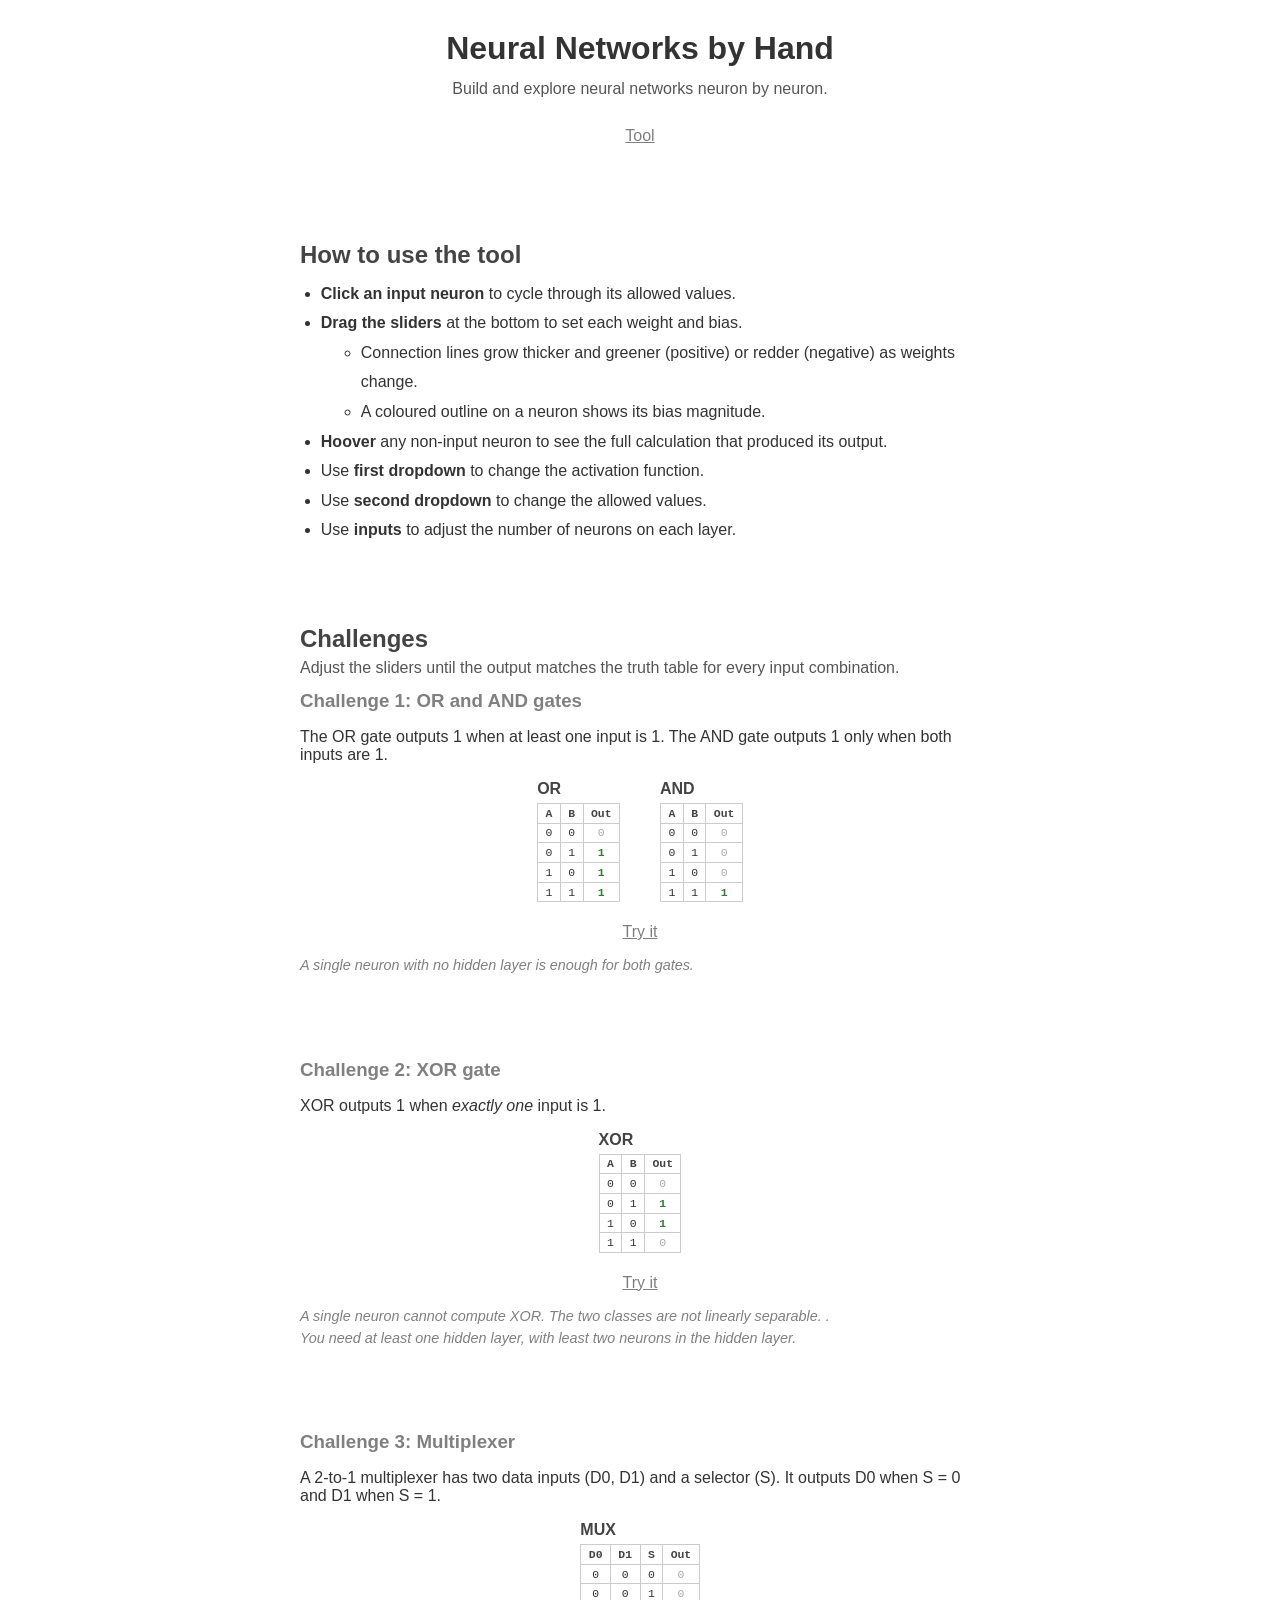
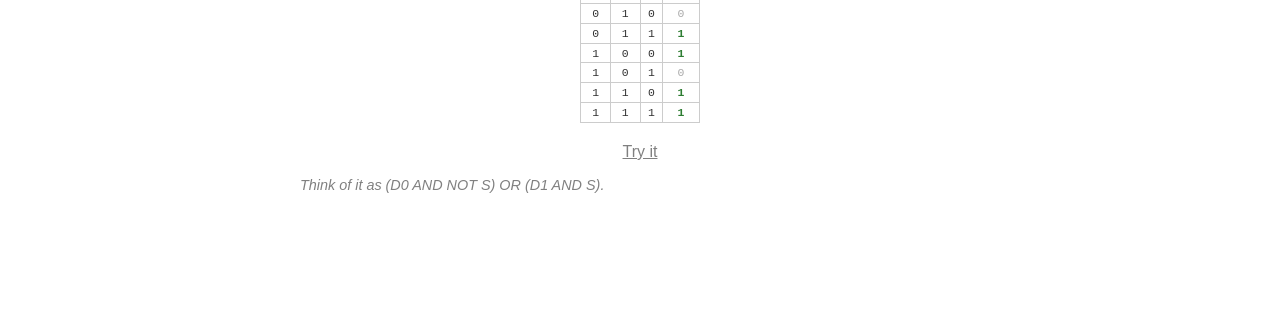
==== index.html @ 19baa322 "added index page with tool description and challenges" ====
<!DOCTYPE html>
<html lang="en">
<head>
    <meta charset="utf-8" />
    <meta name="viewport" content="width=device-width, initial-scale=1.0" />
    <title>Neural Networks by Hand</title>
    <link rel="stylesheet" href="styles.css" />
</head>
<body>

<h1>Neural Networks by Hand</h1>
<p class="intro">Build and explore neural networks neuron by neuron.</p>
<p><a href="TrainNeuralNetwork.html">Tool</a></p>

<div class="space"></div>

<section>
    <h2>How to use the tool</h2>
    <ul class="how-to">
        <li><strong>Click an input neuron</strong> to cycle through its allowed values.</li>
        <li><strong>Drag the sliders</strong> at the bottom to set each weight and bias.
            <ul>
                <li>Connection lines grow thicker and greener (positive) or redder (negative) as weights change.</li>
                <li>A coloured outline on a neuron shows its bias magnitude.</li>
            </ul>
        </li>
        <li><strong>Hoover</strong> any non-input neuron to see the full calculation that produced its output.</li>
        <li>Use <strong>first dropdown</strong> to change the activation function.</li>
        <li>Use <strong>second dropdown</strong> to change the allowed values.</li>
        <li>Use <strong>inputs</strong> to adjust the number of neurons on each layer.</li>
    </ul>
</section>

<div class="space"></div>

<section>
    <h2>Challenges</h2>
    <p class="section-desc">Adjust the sliders until the output matches the truth table for every input combination.</p>

    <h3>Challenge 1: OR and AND gates</h3>
    <p>The OR gate outputs 1 when at least one input is 1. The AND gate outputs 1 only when both inputs are 1.</p>
    <div class="truth-tables">
        <div>
            <p class="table-label">OR</p>
            <table class="truth-table">
                <thead><tr><th>A</th><th>B</th><th>Out</th></tr></thead>
                <tbody>
                    <tr><td>0</td><td>0</td><td class="out-0">0</td></tr>
                    <tr><td>0</td><td>1</td><td class="out-1">1</td></tr>
                    <tr><td>1</td><td>0</td><td class="out-1">1</td></tr>
                    <tr><td>1</td><td>1</td><td class="out-1">1</td></tr>
                </tbody>
            </table>
        </div>
        <div>
            <p class="table-label">AND</p>
            <table class="truth-table">
                <thead><tr><th>A</th><th>B</th><th>Out</th></tr></thead>
                <tbody>
                    <tr><td>0</td><td>0</td><td class="out-0">0</td></tr>
                    <tr><td>0</td><td>1</td><td class="out-0">0</td></tr>
                    <tr><td>1</td><td>0</td><td class="out-0">0</td></tr>
                    <tr><td>1</td><td>1</td><td class="out-1">1</td></tr>
                </tbody>
            </table>
        </div>
    </div>
    <p class="try-link"><a href="TrainNeuralNetwork.html?ni=2&no=1&nh=0&act=step&ivs=binary&inp=0,0&w=0,0&b=0">Try it</a></p>
    <p class="hint">A single neuron with no hidden layer is enough for both gates.</p>

    <div class="space"></div>

    <h3>Challenge 2: XOR gate</h3>
    <p>XOR outputs 1 when <em>exactly one</em> input is 1.</p>
    <div class="truth-tables">
        <div>
        <p class="table-label">XOR</p>
        <table class="truth-table">
            <thead><tr><th>A</th><th>B</th><th>Out</th></tr></thead>
            <tbody>
                <tr><td>0</td><td>0</td><td class="out-0">0</td></tr>
                <tr><td>0</td><td>1</td><td class="out-1">1</td></tr>
                <tr><td>1</td><td>0</td><td class="out-1">1</td></tr>
                <tr><td>1</td><td>1</td><td class="out-0">0</td></tr>
            </tbody>
        </table>
        </div>
    </div>
    <p class="try-link"><a href="TrainNeuralNetwork.html?ni=2&no=1&nh=1&hs=2&act=step&ivs=binary&inp=0,0&w=0,0,0,0,0,0&b=0,0,0">Try it</a></p>
    <p class="hint">A single neuron cannot compute XOR. The two classes are not linearly separable. .</p>
    <p class="hint">You need at least one hidden layer, with least two neurons in the hidden layer.</p>

    <div class="space"></div>

    <h3>Challenge 3: Multiplexer</h3>
    <p>A 2-to-1 multiplexer has two data inputs (D0, D1) and a selector (S). It outputs D0 when S = 0 and D1 when S = 1.</p>
    <div class="truth-tables">
        <div>
        <p class="table-label">MUX</p>
        <table class="truth-table">
            <thead><tr><th>D0</th><th>D1</th><th>S</th><th>Out</th></tr></thead>
            <tbody>
                <tr><td>0</td><td>0</td><td>0</td><td class="out-0">0</td></tr>
                <tr><td>0</td><td>0</td><td>1</td><td class="out-0">0</td></tr>
                <tr><td>0</td><td>1</td><td>0</td><td class="out-0">0</td></tr>
                <tr><td>0</td><td>1</td><td>1</td><td class="out-1">1</td></tr>
                <tr><td>1</td><td>0</td><td>0</td><td class="out-1">1</td></tr>
                <tr><td>1</td><td>0</td><td>1</td><td class="out-0">0</td></tr>
                <tr><td>1</td><td>1</td><td>0</td><td class="out-1">1</td></tr>
                <tr><td>1</td><td>1</td><td>1</td><td class="out-1">1</td></tr>
            </tbody>
        </table>
        </div>
    </div>
    <p class="try-link"><a href="TrainNeuralNetwork.html?ni=3&no=1&nh=1&hs=2&act=step&ivs=binary&inp=0,0,0&w=0,0,0,0,0,0,0,0&b=0,0,0">Try it</a></p>
    <p class="hint">Think of it as (D0 AND NOT S) OR (D1 AND S).</p>
</section>

<div class="space"></div>

</body>
</html>
---- styles.css ----
/* ── Shared base (matches pauldubois98.github.io/GenerativeAI/) ─────────── */
body {
    font-family: sans-serif;
    display: flex;
    flex-direction: column;
    align-items: center;
    padding: 1em 2em;
    color: #333;
}

h1 {
    font-weight: bold;
    margin: 0.2em;
}

h2 {
    color: #444;
    font-weight: bold;
    margin: 0;
}

h3 {
    color: grey;
    margin: 0;
}

a {
    color: grey;
    cursor: pointer;
}

a:hover {
    color: dimgrey;
}

.space {
    height: 5em;
}

/* ── Index page ─────────────────────────────────────────────────────────── */
.intro {
    color: #555;
    margin: 0.4em 0 0.8em;
}

section {
    width: 100%;
    max-width: 680px;
}

.explainer {
    margin: 0.6em 0 0;
    padding-left: 1.3em;
    line-height: 1.85;
}

.explainer code {
    font-size: 0.95em;
    color: #555;
}

.how-to {
    margin: 0.6em 0 0;
    padding-left: 1.3em;
    line-height: 1.85;
}

.section-desc {
    color: #555;
    margin: 0.4em 0 0.8em;
}

.truth-tables {
    display: flex;
    justify-content: center;
    gap: 2.5em;
    margin: 0.6em 0;
    flex-wrap: wrap;
}

.table-label {
    margin: 0 0 0.3em;
    color: #444;
    font-weight: bold;
}

.truth-table {
    border-collapse: collapse;
    font-family: monospace;
    font-size: 0.88em;
    margin: 0.4em auto;
}

.try-link {
    text-align: center;
}

.truth-table th,
.truth-table td {
    border: 1px solid #ccc;
    padding: 0.25em 0.65em;
    text-align: center;
}

.truth-table th {
    color: #444;
}

.out-0 { color: #aaa; }
.out-1 { color: #2E7D32; font-weight: bold; }

.hint {
    color: grey;
    font-style: italic;
    margin: 0.4em 0;
    font-size: 0.9em;
}

/* ── Tool page: controls ────────────────────────────────────────────────── */
.control-group {
    margin-bottom: 1.2em;
    display: flex;
    flex-direction: column;
    align-items: center;
    gap: 0.5em;
}

#layer_size_controls {
    display: flex;
    flex-direction: column;
    align-items: center;
    gap: 0.5em;
}

.layer-size-control {
    display: flex;
    align-items: center;
    gap: 0.4em;
}

.layer-size-control input {
    width: 3.5em;
}

/* ── Tool page: network canvas ──────────────────────────────────────────── */
.network-container {
    display: flex;
    justify-content: space-around;
    align-items: center;
    width: 100%;
    max-width: 600px;
    border: 1px solid #ccc;
    padding: 2em;
    border-radius: 8px;
    position: relative;
}

#network_svg {
    position: absolute;
    top: 0; left: 0;
    width: 100%; height: 100%;
    pointer-events: none;
    overflow: visible;
}

.network-layers {
    display: flex;
    justify-content: space-around;
    align-items: center;
    width: 100%;
    gap: 1em;
}

.layer {
    display: flex;
    flex-direction: column;
    align-items: center;
    gap: 1.5em;
}

.neuron {
    width: 40px;
    height: 40px;
    border-radius: 50%;
    border: none;
    display: flex;
    align-items: center;
    justify-content: center;
    font-weight: bold;
    background-color: #ddd;
    transition: background-color 0.2s, outline 0.2s;
    position: relative;
    z-index: 1;
}

.neuron.clickable {
    cursor: pointer;
    user-select: none;
}

.neuron.clickable:hover {
    transform: scale(1.05);
}

/* ── Tool page: sliders ─────────────────────────────────────────────────── */
.sliders-container {
    margin-top: 2em;
    width: 100%;
    max-width: 500px;
    display: flex;
    flex-direction: column;
    gap: 1em;
}

.slider-wrapper {
    display: flex;
    align-items: center;
    justify-content: space-between;
    gap: 1em;
}

input[type="range"] {
    flex-grow: 1;
    max-width: 250px;
}

label {
    font-size: 0.9em;
    font-family: monospace;
}

/* ── Tool page: tooltip ─────────────────────────────────────────────────── */
#neuron_tooltip {
    position: fixed;
    display: none;
    background: white;
    border: 1px solid #ccc;
    border-radius: 6px;
    padding: 0.5em 0.7em;
    font-size: 0.82em;
    font-family: monospace;
    pointer-events: none;
    z-index: 100;
    box-shadow: 0 2px 8px rgba(0,0,0,0.15);
    white-space: nowrap;
}

.activation-plot {
    border: 1px solid #ccc;
    border-radius: 4px;
}

/* ── Tool page: save button ─────────────────────────────────────────────── */
#save_btn {
    padding: 0.3em 1em;
    font-size: 0.9em;
    cursor: pointer;
    border: 1px solid #ccc;
    border-radius: 4px;
    background: none;
    color: grey;
    transition: color 0.15s;
}

#save_btn:hover { color: dimgrey; border-color: dimgrey; }
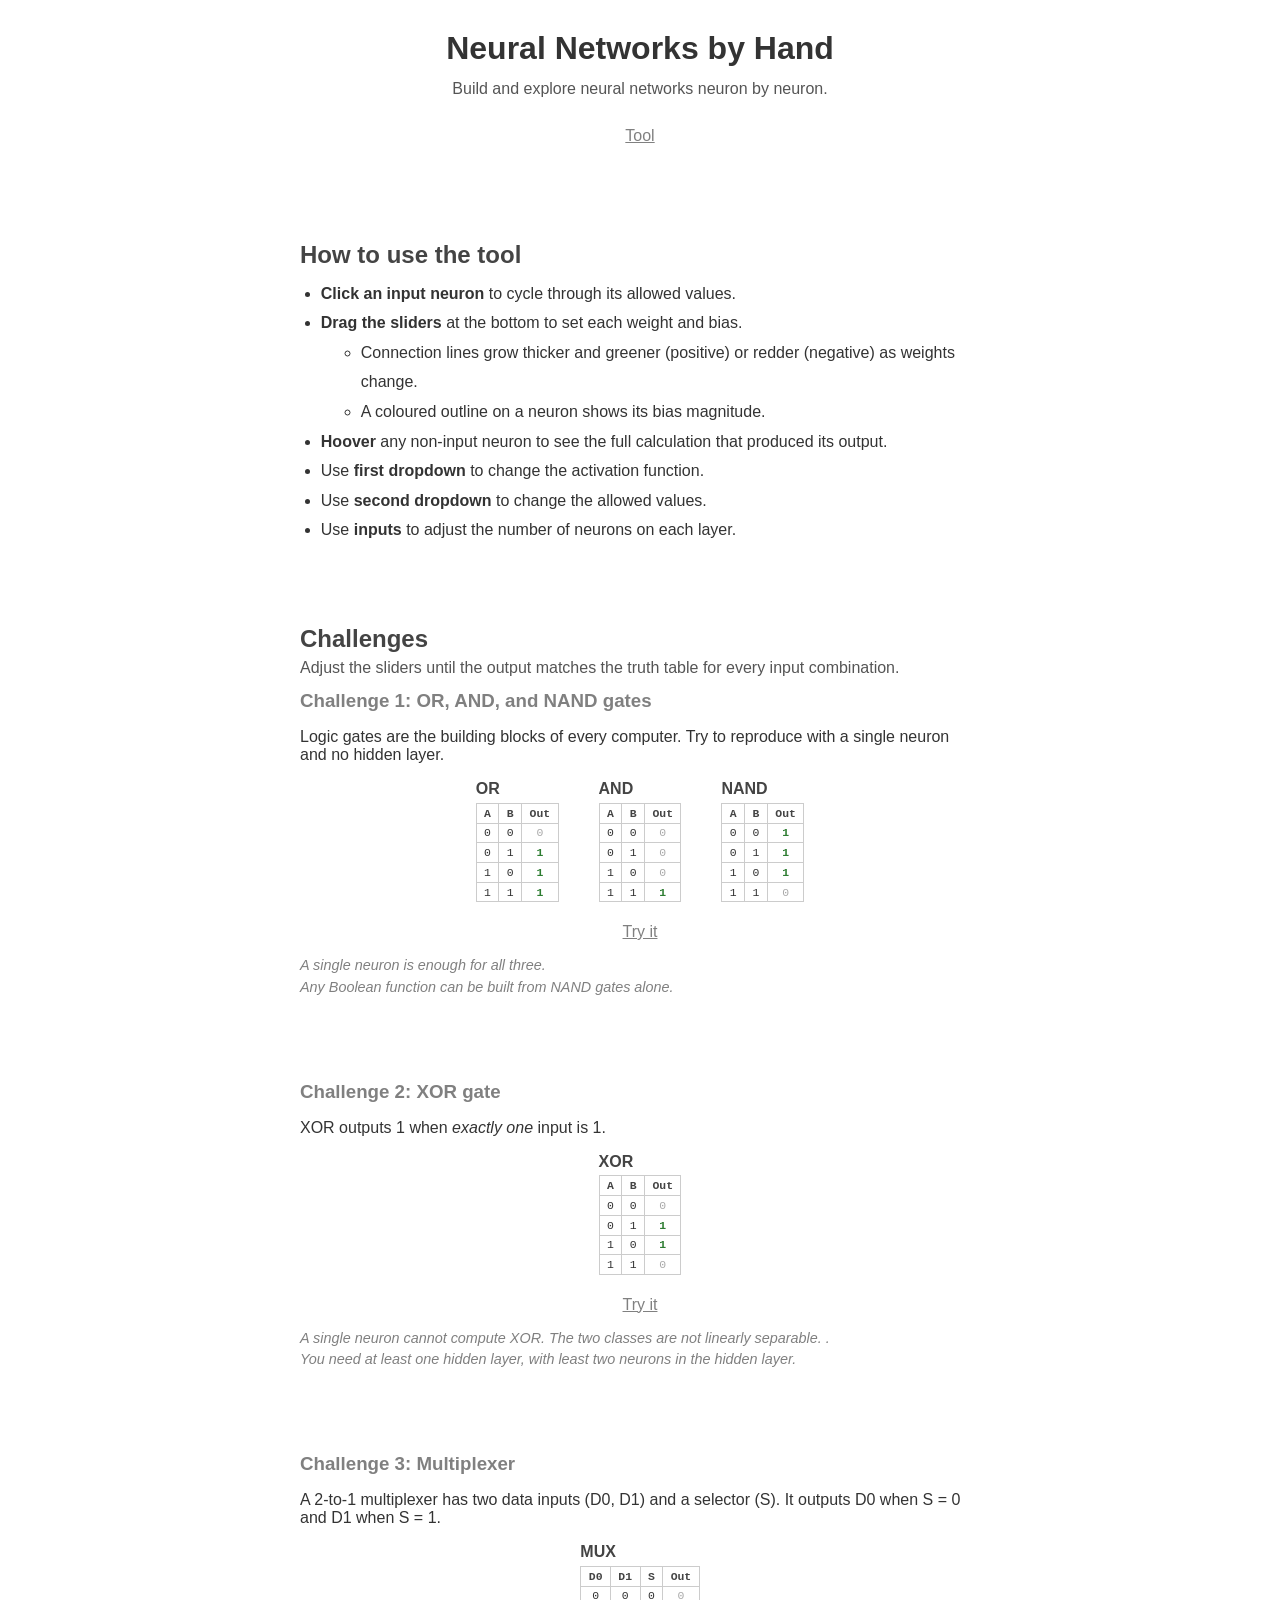
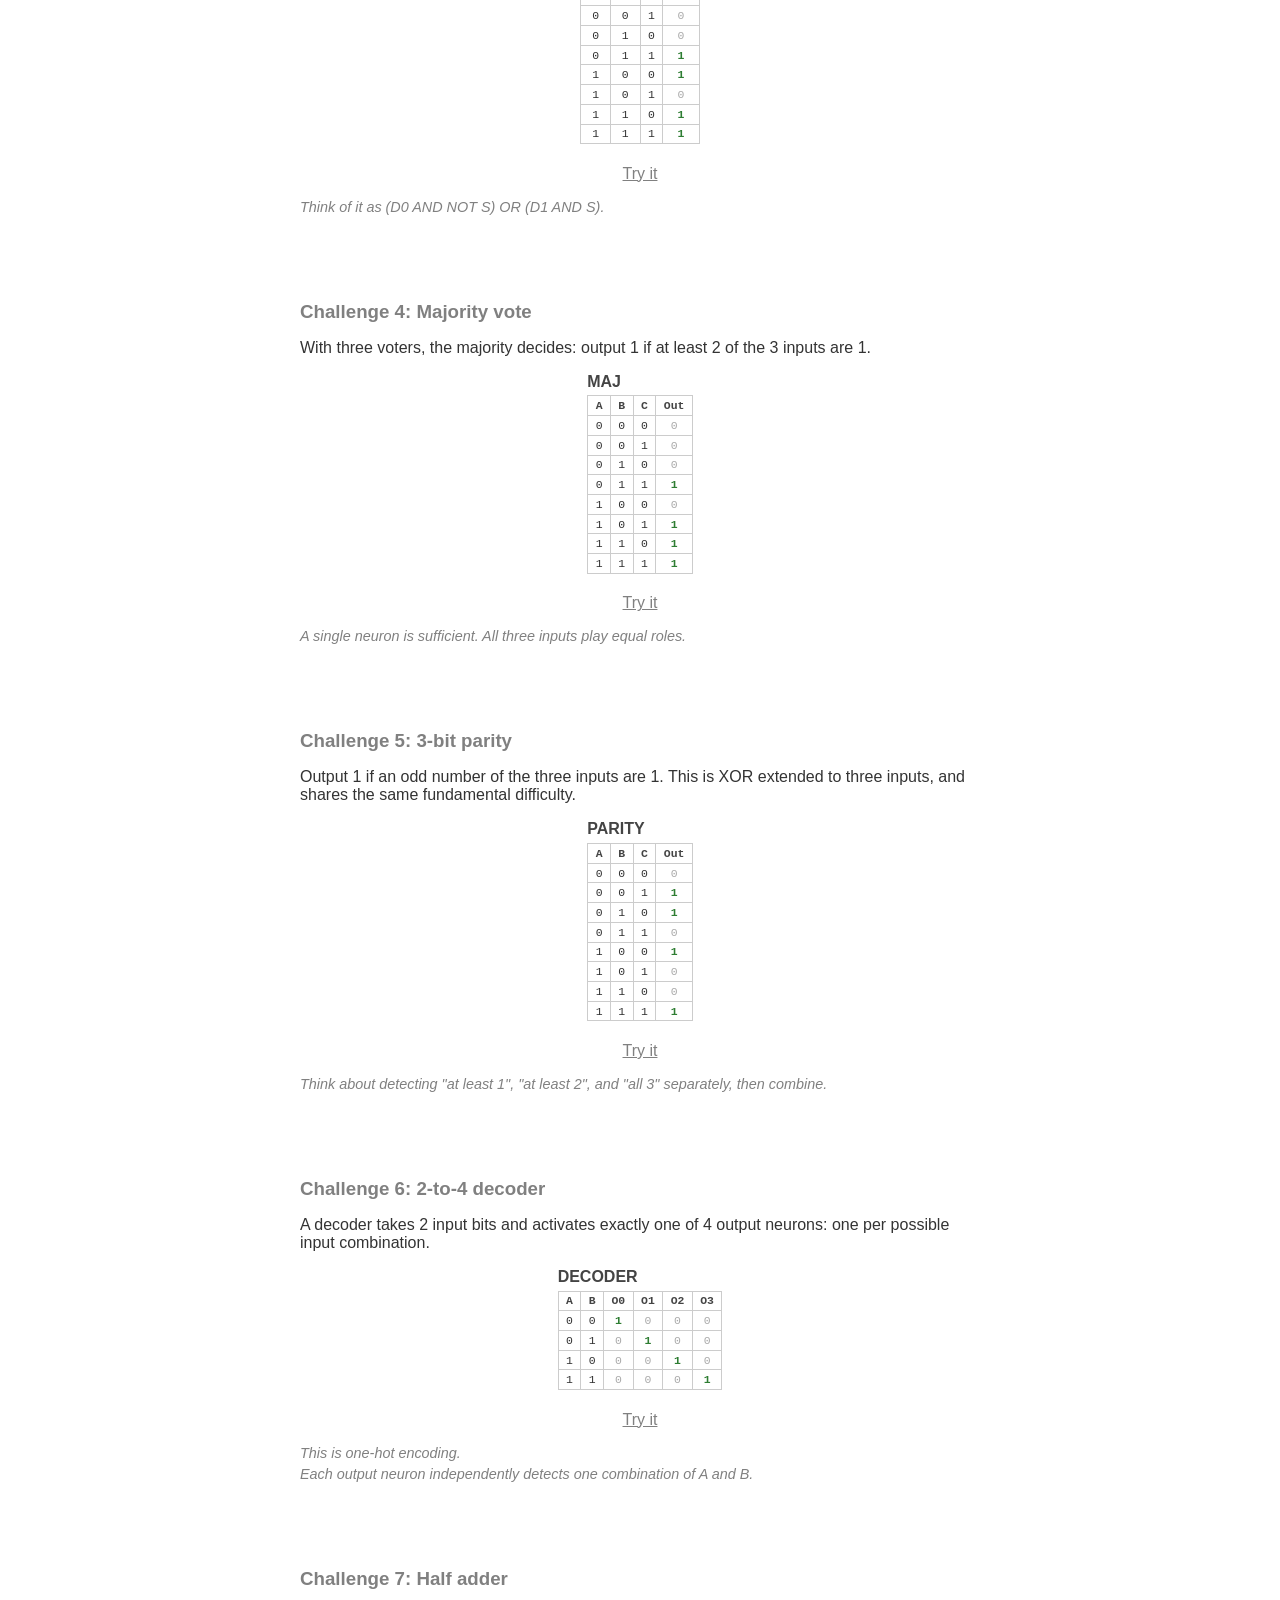
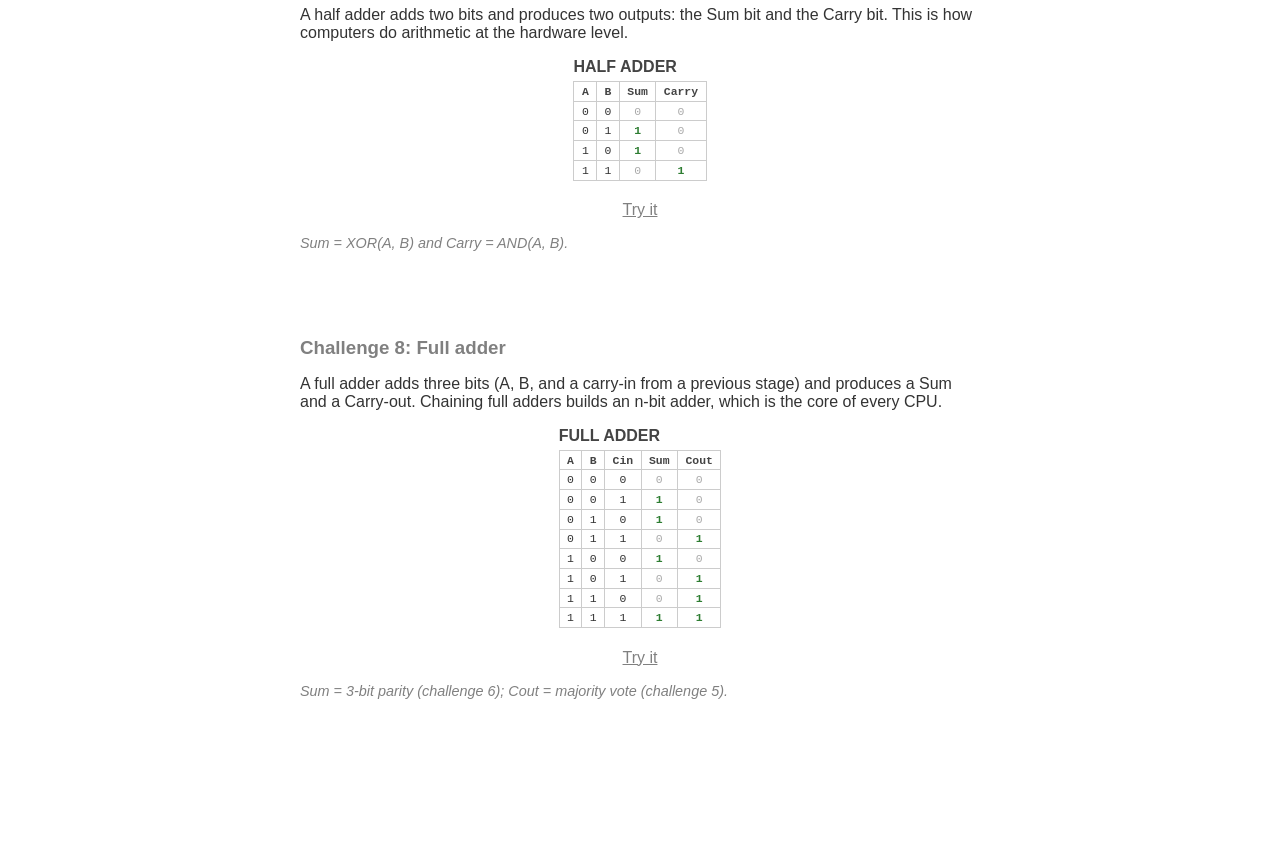
==== commit b9d6a7ed: "added challenges" ====
--- a/index.html
+++ b/index.html
@@ -37,8 +37,8 @@
     <h2>Challenges</h2>
     <p class="section-desc">Adjust the sliders until the output matches the truth table for every input combination.</p>
 
-    <h3>Challenge 1: OR and AND gates</h3>
-    <p>The OR gate outputs 1 when at least one input is 1. The AND gate outputs 1 only when both inputs are 1.</p>
+    <h3>Challenge 1: OR, AND, and NAND gates</h3>
+    <p>Logic gates are the building blocks of every computer. Try to reproduce with a single neuron and no hidden layer.</p>
     <div class="truth-tables">
         <div>
             <p class="table-label">OR</p>
@@ -64,9 +64,22 @@
                 </tbody>
             </table>
         </div>
+        <div>
+            <p class="table-label">NAND</p>
+            <table class="truth-table">
+                <thead><tr><th>A</th><th>B</th><th>Out</th></tr></thead>
+                <tbody>
+                    <tr><td>0</td><td>0</td><td class="out-1">1</td></tr>
+                    <tr><td>0</td><td>1</td><td class="out-1">1</td></tr>
+                    <tr><td>1</td><td>0</td><td class="out-1">1</td></tr>
+                    <tr><td>1</td><td>1</td><td class="out-0">0</td></tr>
+                </tbody>
+            </table>
+        </div>
     </div>
     <p class="try-link"><a href="TrainNeuralNetwork.html?ni=2&no=1&nh=0&act=step&ivs=binary&inp=0,0&w=0,0&b=0">Try it</a></p>
-    <p class="hint">A single neuron with no hidden layer is enough for both gates.</p>
+    <p class="hint">A single neuron is enough for all three.</p>
+    <p class="hint">Any Boolean function can be built from NAND gates alone.</p>
 
     <div class="space"></div>
 
@@ -114,6 +127,124 @@
     </div>
     <p class="try-link"><a href="TrainNeuralNetwork.html?ni=3&no=1&nh=1&hs=2&act=step&ivs=binary&inp=0,0,0&w=0,0,0,0,0,0,0,0&b=0,0,0">Try it</a></p>
     <p class="hint">Think of it as (D0 AND NOT S) OR (D1 AND S).</p>
+
+    <div class="space"></div>
+
+    <h3>Challenge 4: Majority vote</h3>
+    <p>With three voters, the majority decides: output 1 if at least 2 of the 3 inputs are 1.</p>
+    <div class="truth-tables">
+        <div>
+            <p class="table-label">MAJ</p>
+            <table class="truth-table">
+                <thead><tr><th>A</th><th>B</th><th>C</th><th>Out</th></tr></thead>
+                <tbody>
+                    <tr><td>0</td><td>0</td><td>0</td><td class="out-0">0</td></tr>
+                    <tr><td>0</td><td>0</td><td>1</td><td class="out-0">0</td></tr>
+                    <tr><td>0</td><td>1</td><td>0</td><td class="out-0">0</td></tr>
+                    <tr><td>0</td><td>1</td><td>1</td><td class="out-1">1</td></tr>
+                    <tr><td>1</td><td>0</td><td>0</td><td class="out-0">0</td></tr>
+                    <tr><td>1</td><td>0</td><td>1</td><td class="out-1">1</td></tr>
+                    <tr><td>1</td><td>1</td><td>0</td><td class="out-1">1</td></tr>
+                    <tr><td>1</td><td>1</td><td>1</td><td class="out-1">1</td></tr>
+                </tbody>
+            </table>
+        </div>
+    </div>
+    <p class="try-link"><a href="TrainNeuralNetwork.html?ni=3&no=1&nh=0&act=step&ivs=binary&inp=0,0,0&w=0,0,0&b=0">Try it</a></p>
+    <p class="hint">A single neuron is sufficient. All three inputs play equal roles.</p>
+
+    <div class="space"></div>
+
+    <h3>Challenge 5: 3-bit parity</h3>
+    <p>Output 1 if an odd number of the three inputs are 1. This is XOR extended to three inputs, and shares the same fundamental difficulty.</p>
+    <div class="truth-tables">
+        <div>
+            <p class="table-label">PARITY</p>
+            <table class="truth-table">
+                <thead><tr><th>A</th><th>B</th><th>C</th><th>Out</th></tr></thead>
+                <tbody>
+                    <tr><td>0</td><td>0</td><td>0</td><td class="out-0">0</td></tr>
+                    <tr><td>0</td><td>0</td><td>1</td><td class="out-1">1</td></tr>
+                    <tr><td>0</td><td>1</td><td>0</td><td class="out-1">1</td></tr>
+                    <tr><td>0</td><td>1</td><td>1</td><td class="out-0">0</td></tr>
+                    <tr><td>1</td><td>0</td><td>0</td><td class="out-1">1</td></tr>
+                    <tr><td>1</td><td>0</td><td>1</td><td class="out-0">0</td></tr>
+                    <tr><td>1</td><td>1</td><td>0</td><td class="out-0">0</td></tr>
+                    <tr><td>1</td><td>1</td><td>1</td><td class="out-1">1</td></tr>
+                </tbody>
+            </table>
+        </div>
+    </div>
+    <p class="try-link"><a href="TrainNeuralNetwork.html?ni=3&no=1&nh=1&hs=3&act=step&ivs=binary&inp=0,0,0&w=0,0,0,0,0,0,0,0,0,0,0,0&b=0,0,0,0">Try it</a></p>
+    <p class="hint">Think about detecting "at least 1", "at least 2", and "all 3" separately, then combine.</p>
+
+    <div class="space"></div>
+
+    <h3>Challenge 6: 2-to-4 decoder</h3>
+    <p>A decoder takes 2 input bits and activates exactly one of 4 output neurons: one per possible input combination.</p>
+    <div class="truth-tables">
+        <div>
+            <p class="table-label">DECODER</p>
+            <table class="truth-table">
+                <thead><tr><th>A</th><th>B</th><th>O0</th><th>O1</th><th>O2</th><th>O3</th></tr></thead>
+                <tbody>
+                    <tr><td>0</td><td>0</td><td class="out-1">1</td><td class="out-0">0</td><td class="out-0">0</td><td class="out-0">0</td></tr>
+                    <tr><td>0</td><td>1</td><td class="out-0">0</td><td class="out-1">1</td><td class="out-0">0</td><td class="out-0">0</td></tr>
+                    <tr><td>1</td><td>0</td><td class="out-0">0</td><td class="out-0">0</td><td class="out-1">1</td><td class="out-0">0</td></tr>
+                    <tr><td>1</td><td>1</td><td class="out-0">0</td><td class="out-0">0</td><td class="out-0">0</td><td class="out-1">1</td></tr>
+                </tbody>
+            </table>
+        </div>
+    </div>
+    <p class="try-link"><a href="TrainNeuralNetwork.html?ni=2&no=4&nh=0&act=step&ivs=binary&inp=0,0&w=0,0,0,0,0,0,0,0&b=0,0,0,0">Try it</a></p>
+    <p class="hint">This is one-hot encoding.</p>
+    <p class="hint">Each output neuron independently detects one combination of A and B.</p>
+
+    <div class="space"></div>
+
+    <h3>Challenge 7: Half adder</h3>
+    <p>A half adder adds two bits and produces two outputs: the Sum bit and the Carry bit. This is how computers do arithmetic at the hardware level.</p>
+    <div class="truth-tables">
+        <div>
+            <p class="table-label">HALF ADDER</p>
+            <table class="truth-table">
+                <thead><tr><th>A</th><th>B</th><th>Sum</th><th>Carry</th></tr></thead>
+                <tbody>
+                    <tr><td>0</td><td>0</td><td class="out-0">0</td><td class="out-0">0</td></tr>
+                    <tr><td>0</td><td>1</td><td class="out-1">1</td><td class="out-0">0</td></tr>
+                    <tr><td>1</td><td>0</td><td class="out-1">1</td><td class="out-0">0</td></tr>
+                    <tr><td>1</td><td>1</td><td class="out-0">0</td><td class="out-1">1</td></tr>
+                </tbody>
+            </table>
+        </div>
+    </div>
+    <p class="try-link"><a href="TrainNeuralNetwork.html?ni=2&no=2&nh=1&hs=2&act=step&ivs=binary&inp=0,0&w=0,0,0,0,0,0,0,0&b=0,0,0,0">Try it</a></p>
+    <p class="hint">Sum = XOR(A, B) and Carry = AND(A, B).</p>
+
+    <div class="space"></div>
+
+    <h3>Challenge 8: Full adder</h3>
+    <p>A full adder adds three bits (A, B, and a carry-in from a previous stage) and produces a Sum and a Carry-out. Chaining full adders builds an n-bit adder, which is the core of every CPU.</p>
+    <div class="truth-tables">
+        <div>
+            <p class="table-label">FULL ADDER</p>
+            <table class="truth-table">
+                <thead><tr><th>A</th><th>B</th><th>Cin</th><th>Sum</th><th>Cout</th></tr></thead>
+                <tbody>
+                    <tr><td>0</td><td>0</td><td>0</td><td class="out-0">0</td><td class="out-0">0</td></tr>
+                    <tr><td>0</td><td>0</td><td>1</td><td class="out-1">1</td><td class="out-0">0</td></tr>
+                    <tr><td>0</td><td>1</td><td>0</td><td class="out-1">1</td><td class="out-0">0</td></tr>
+                    <tr><td>0</td><td>1</td><td>1</td><td class="out-0">0</td><td class="out-1">1</td></tr>
+                    <tr><td>1</td><td>0</td><td>0</td><td class="out-1">1</td><td class="out-0">0</td></tr>
+                    <tr><td>1</td><td>0</td><td>1</td><td class="out-0">0</td><td class="out-1">1</td></tr>
+                    <tr><td>1</td><td>1</td><td>0</td><td class="out-0">0</td><td class="out-1">1</td></tr>
+                    <tr><td>1</td><td>1</td><td>1</td><td class="out-1">1</td><td class="out-1">1</td></tr>
+                </tbody>
+            </table>
+        </div>
+    </div>
+    <p class="try-link"><a href="TrainNeuralNetwork.html?ni=3&no=2&nh=1&hs=3&act=step&ivs=binary&inp=0,0,0&w=0,0,0,0,0,0,0,0,0,0,0,0,0,0,0&b=0,0,0,0,0">Try it</a></p>
+    <p class="hint">Sum = 3-bit parity (challenge 6); Cout = majority vote (challenge 5).</p>
 </section>
 
 <div class="space"></div>
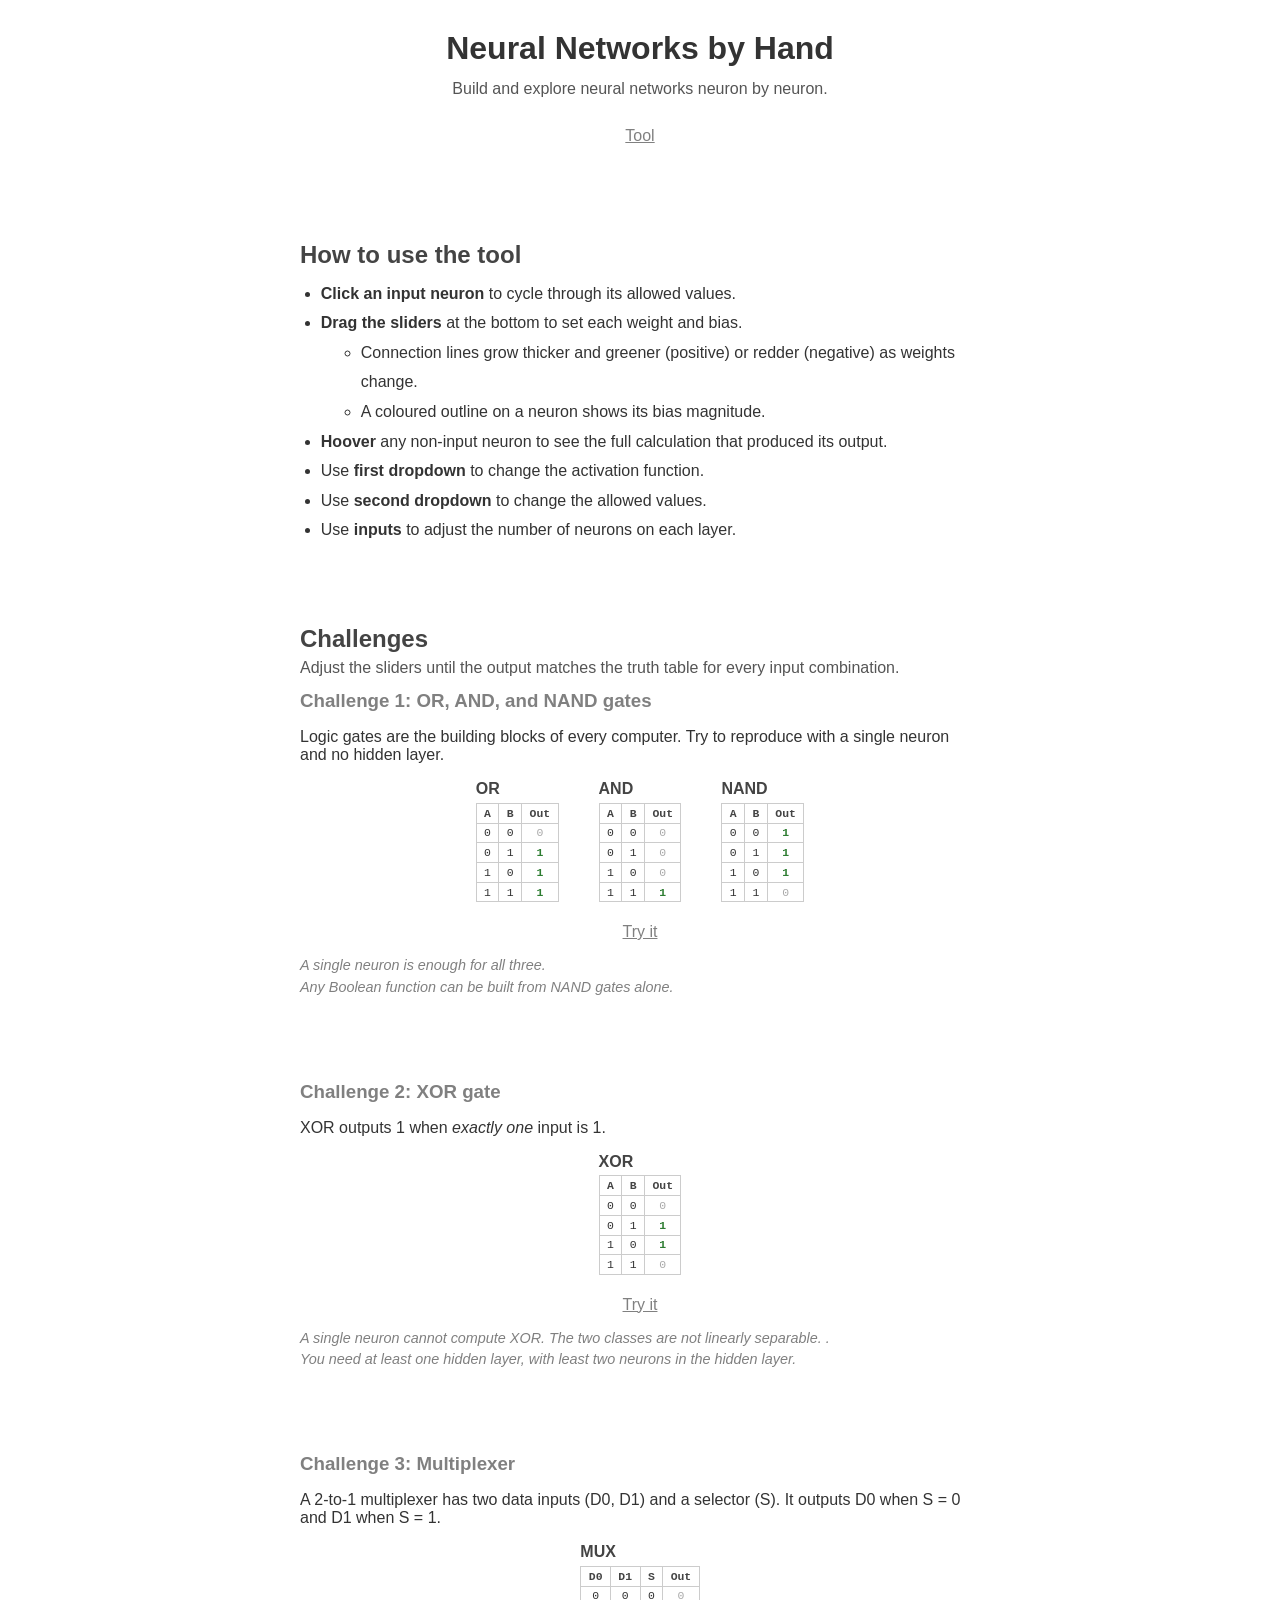
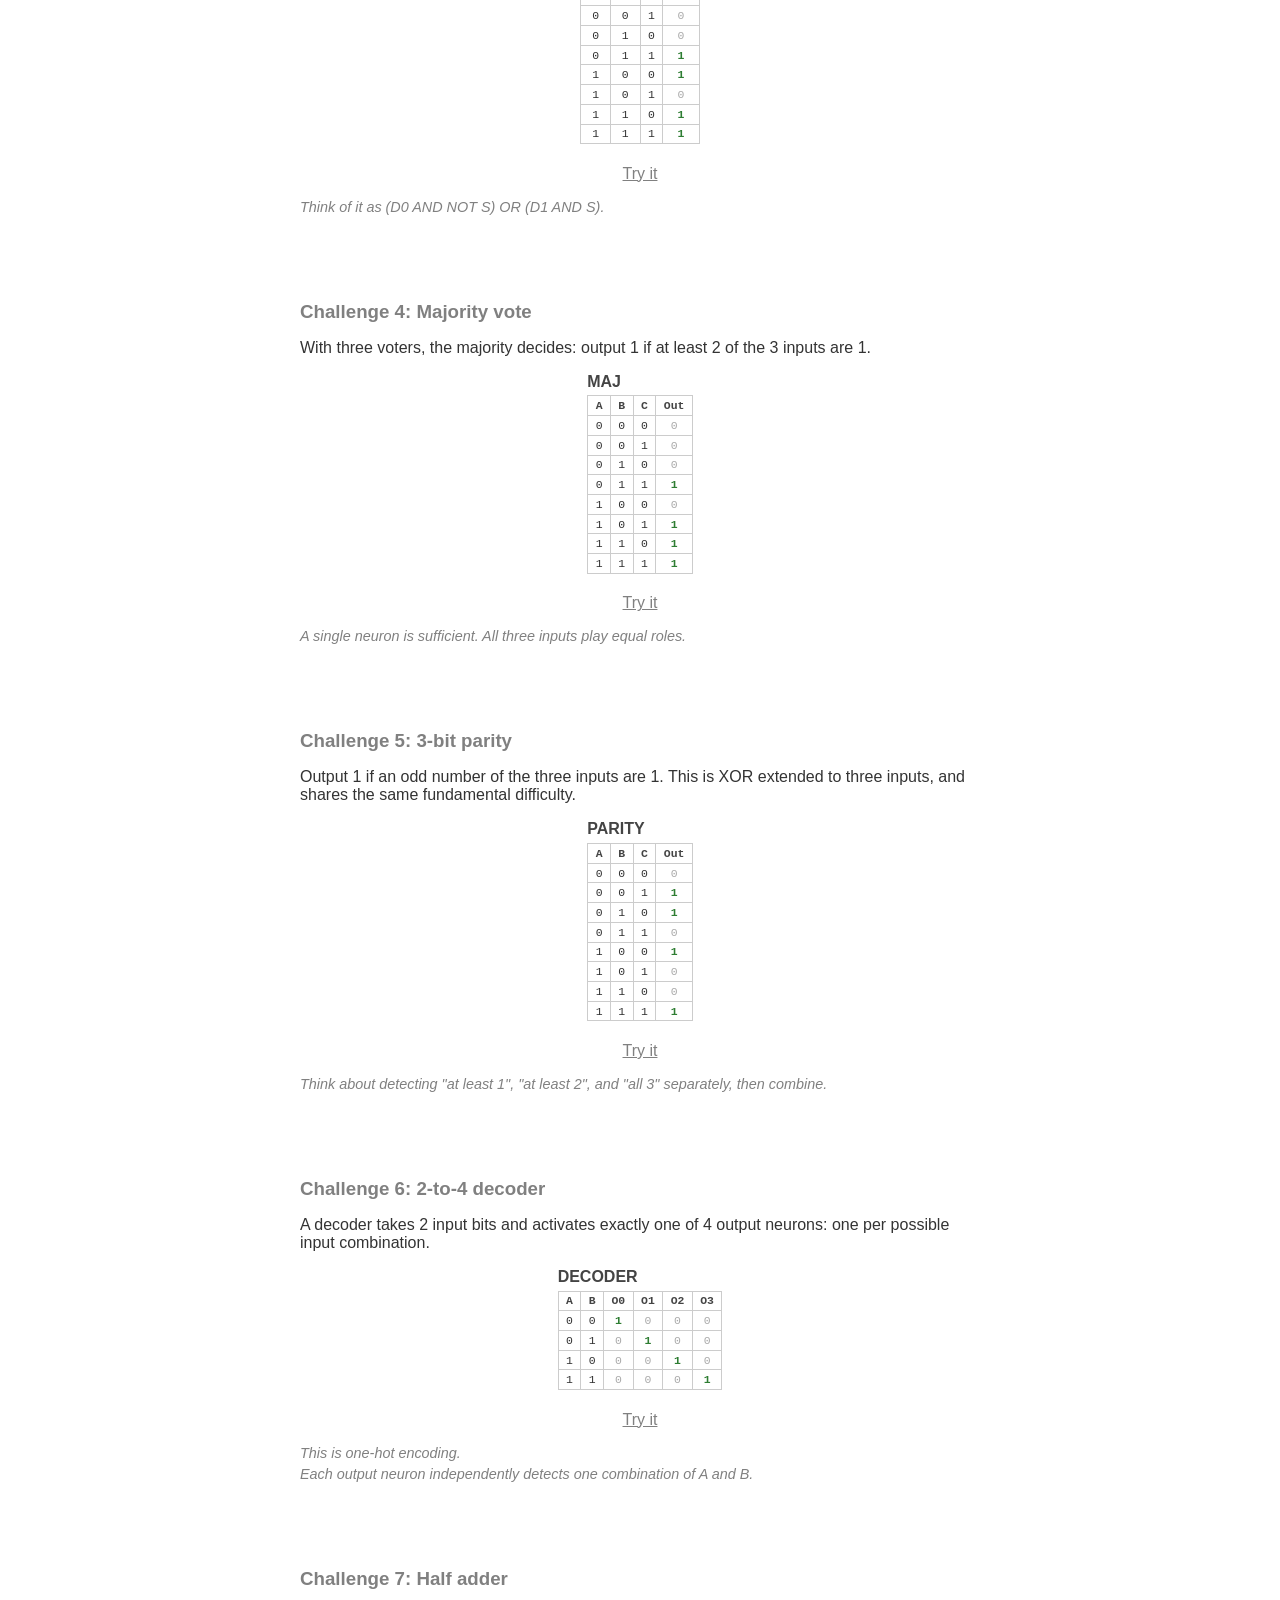
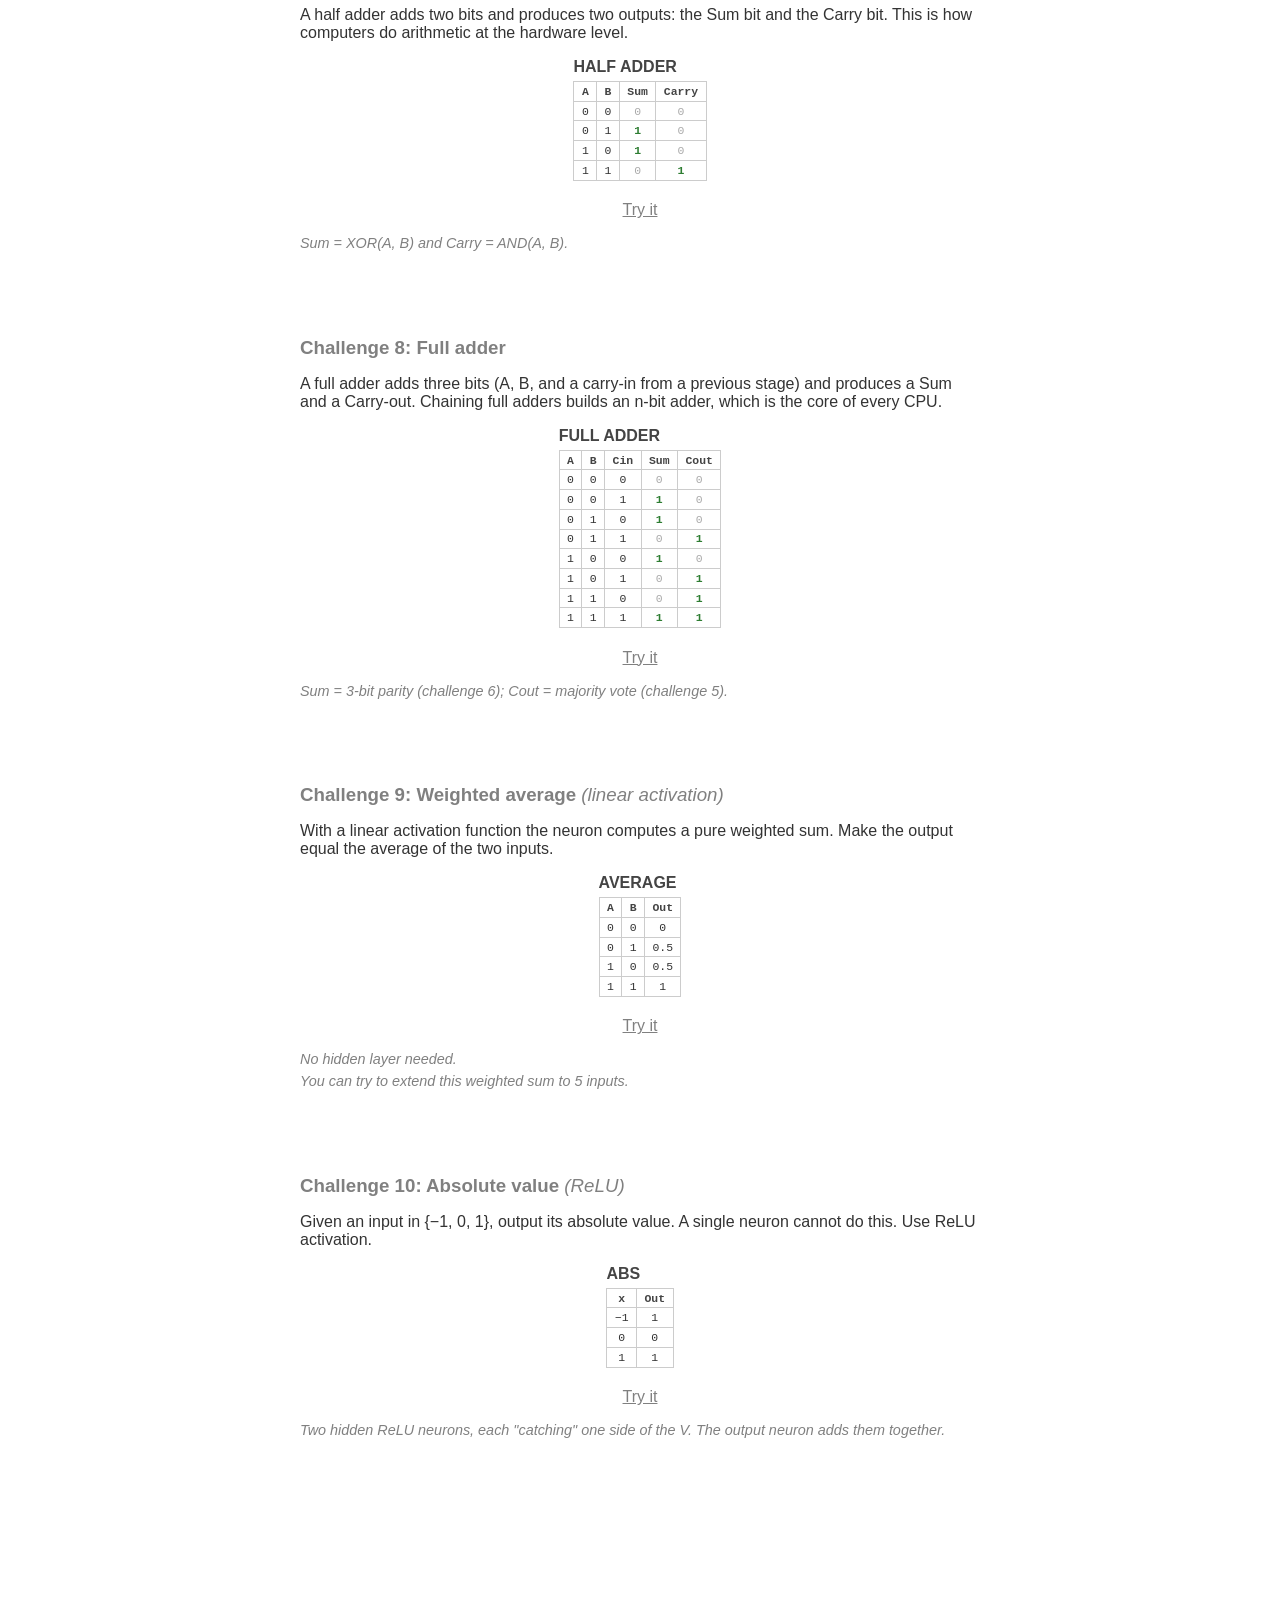
==== commit 805c3a5b: "added two other challenges" ====
--- a/index.html
+++ b/index.html
@@ -245,6 +245,48 @@
     </div>
     <p class="try-link"><a href="TrainNeuralNetwork.html?ni=3&no=2&nh=1&hs=3&act=step&ivs=binary&inp=0,0,0&w=0,0,0,0,0,0,0,0,0,0,0,0,0,0,0&b=0,0,0,0,0">Try it</a></p>
     <p class="hint">Sum = 3-bit parity (challenge 6); Cout = majority vote (challenge 5).</p>
+
+    <div class="space"></div>
+
+    <h3>Challenge 9: Weighted average <em style="font-weight:normal;color:grey">(linear activation)</em></h3>
+    <p>With a linear activation function the neuron computes a pure weighted sum. Make the output equal the average of the two inputs.</p>
+    <div class="truth-tables">
+        <div>
+            <p class="table-label">AVERAGE</p>
+            <table class="truth-table">
+                <thead><tr><th>A</th><th>B</th><th>Out</th></tr></thead>
+                <tbody>
+                    <tr><td>0</td><td>0</td><td>0</td></tr>
+                    <tr><td>0</td><td>1</td><td>0.5</td></tr>
+                    <tr><td>1</td><td>0</td><td>0.5</td></tr>
+                    <tr><td>1</td><td>1</td><td>1</td></tr>
+                </tbody>
+            </table>
+        </div>
+    </div>
+    <p class="try-link"><a href="TrainNeuralNetwork.html?ni=2&no=1&nh=0&act=linear&ivs=binary&inp=0,0&w=0,0&b=0">Try it</a></p>
+    <p class="hint">No hidden layer needed.</p>
+    <p class="hint">You can try to extend this weighted sum to 5 inputs.</p>
+
+    <div class="space"></div>
+
+    <h3>Challenge 10: Absolute value <em style="font-weight:normal;color:grey">(ReLU)</em></h3>
+    <p>Given an input in {−1, 0, 1}, output its absolute value. A single neuron cannot do this. Use ReLU activation.</p>
+    <div class="truth-tables">
+        <div>
+            <p class="table-label">ABS</p>
+            <table class="truth-table">
+                <thead><tr><th>x</th><th>Out</th></tr></thead>
+                <tbody>
+                    <tr><td>−1</td><td>1</td></tr>
+                    <tr><td>0</td><td>0</td></tr>
+                    <tr><td>1</td><td>1</td></tr>
+                </tbody>
+            </table>
+        </div>
+    </div>
+    <p class="try-link"><a href="TrainNeuralNetwork.html?ni=1&no=1&nh=1&hs=2&act=relu&ivs=ternary&inp=0&w=0,0,0,0&b=0,0,0">Try it</a></p>
+    <p class="hint">Two hidden ReLU neurons, each "catching" one side of the V. The output neuron adds them together.</p>
 </section>
 
 <div class="space"></div>
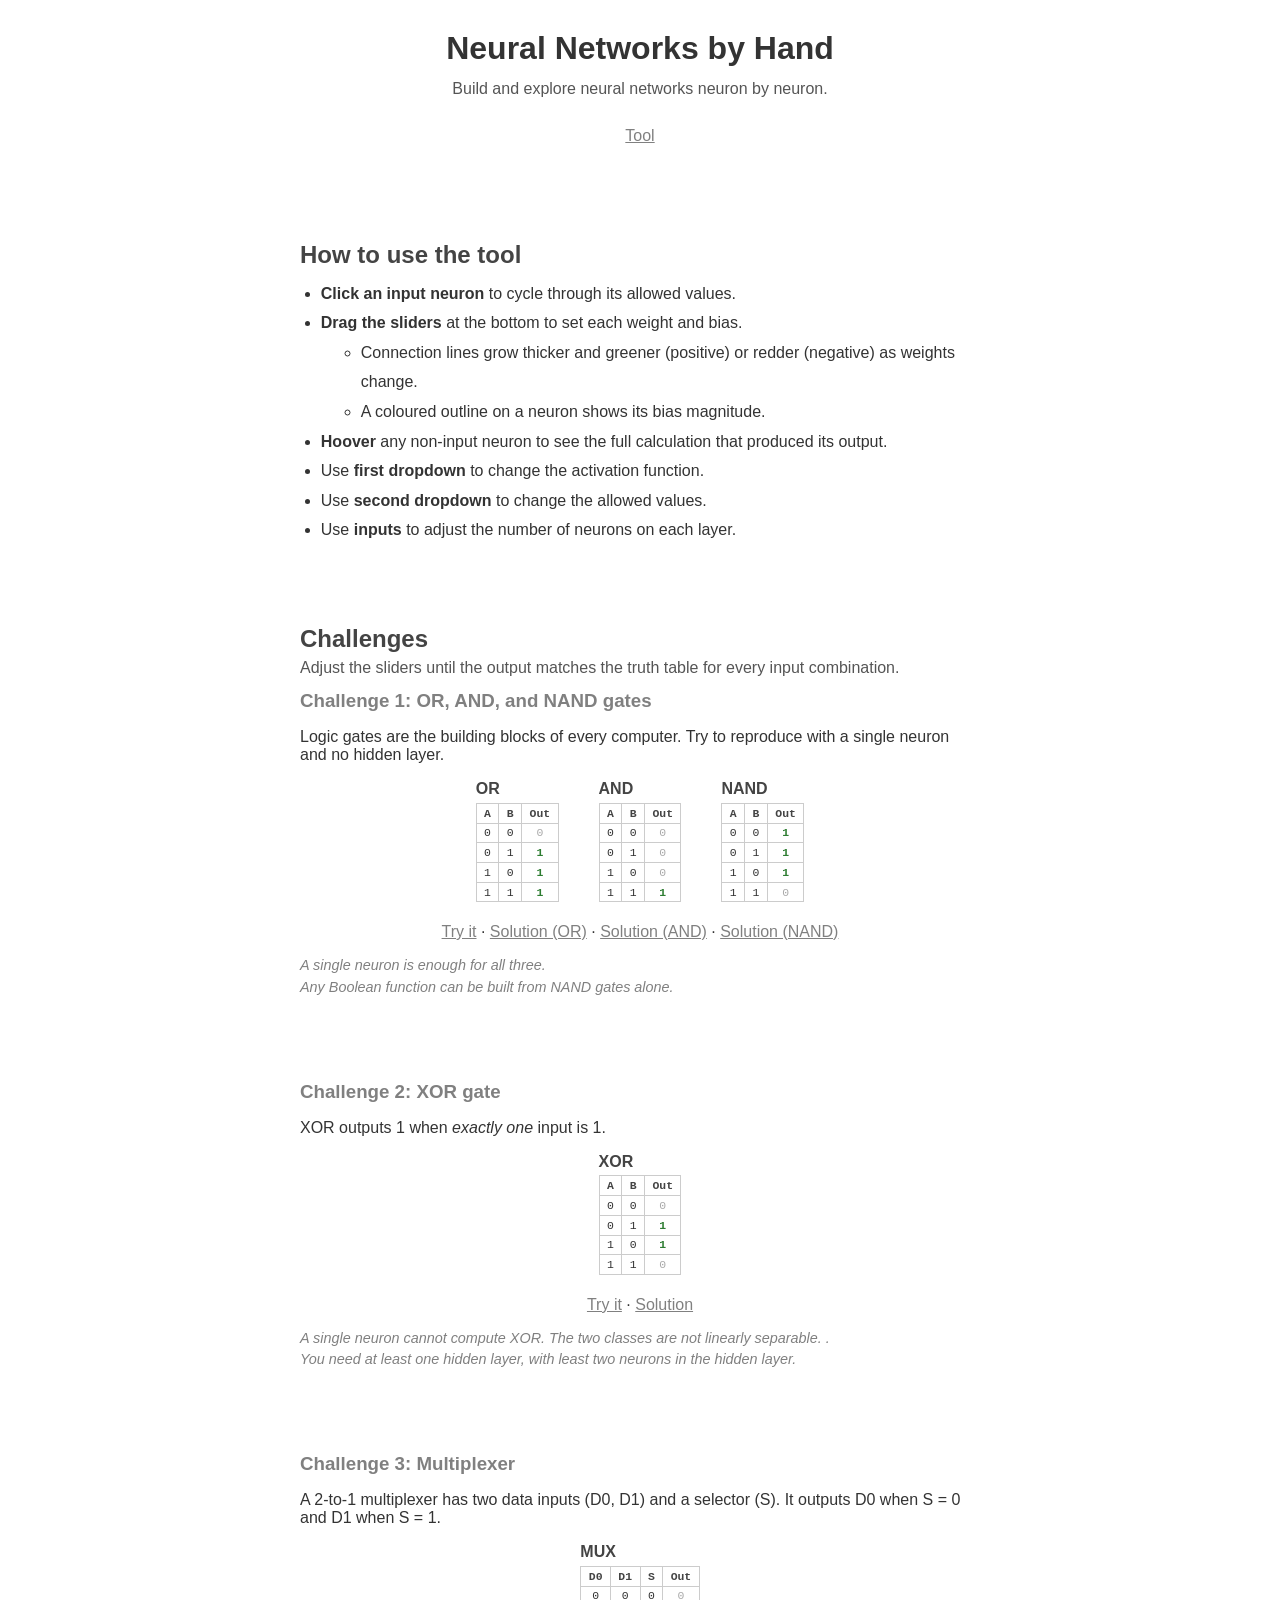
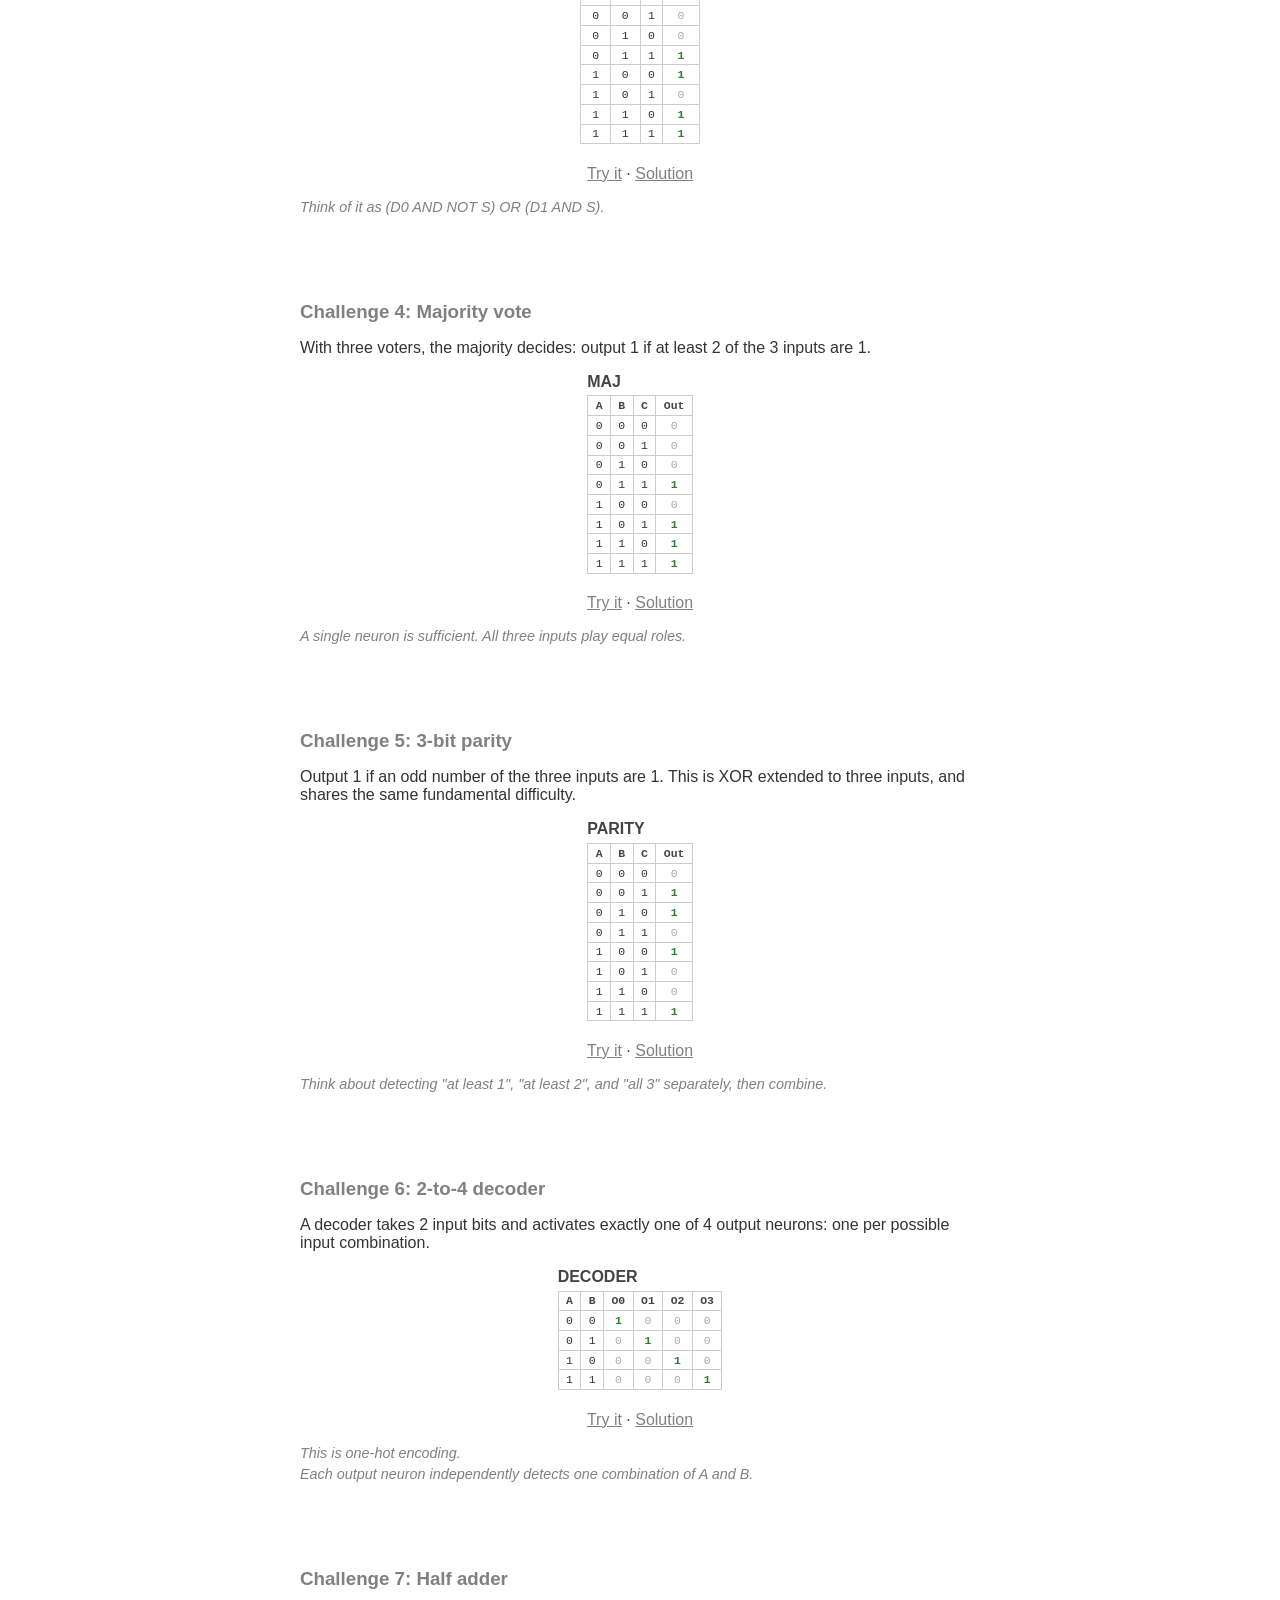
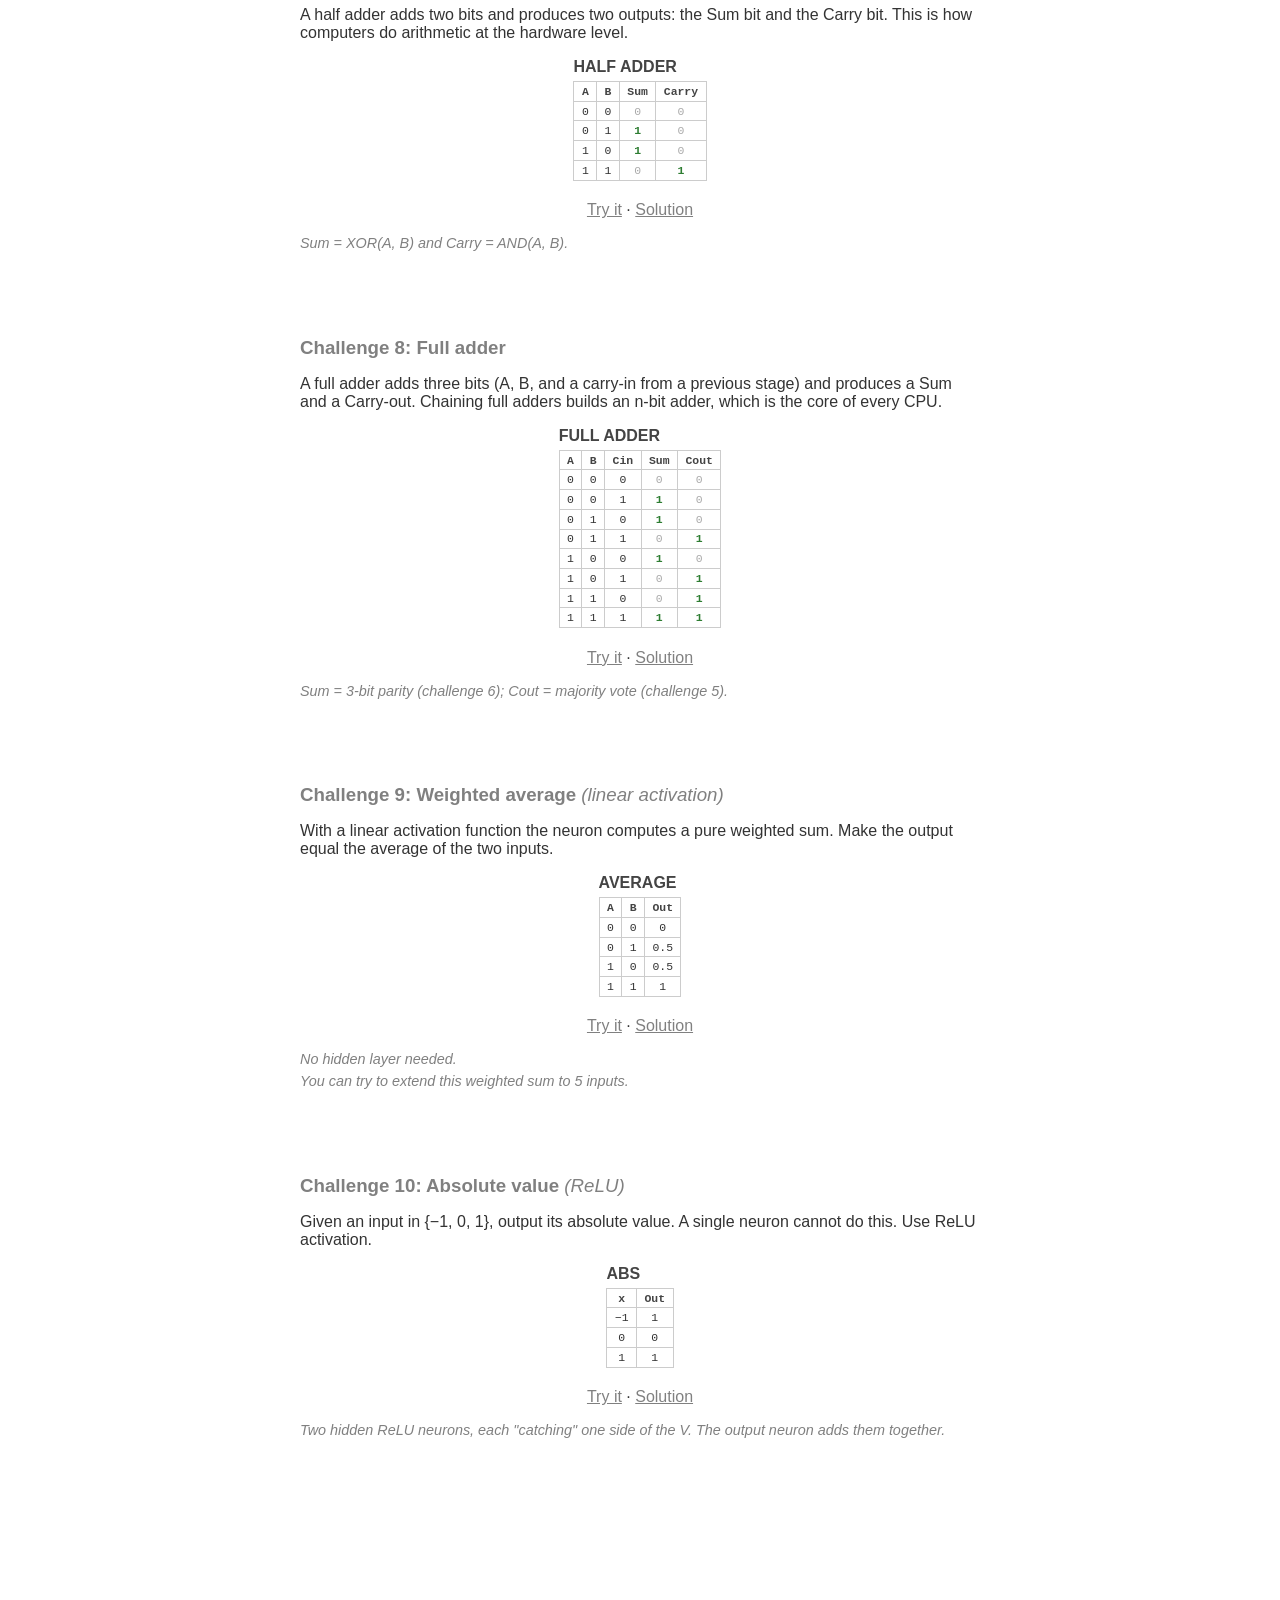
==== commit 1700a269: "added solutions" ====
--- a/index.html
+++ b/index.html
@@ -77,7 +77,15 @@
             </table>
         </div>
     </div>
-    <p class="try-link"><a href="TrainNeuralNetwork.html?ni=2&no=1&nh=0&act=step&ivs=binary&inp=0,0&w=0,0&b=0">Try it</a></p>
+    <p class="try-link">
+        <a href="TrainNeuralNetwork.html?ni=2&no=1&nh=0&act=step&ivs=binary&inp=0,0&w=0,0&b=0&inames=A,B">Try it</a>
+        ·
+        <a href="TrainNeuralNetwork.html?ni=2&no=1&nh=0&act=step&ivs=binary&inp=0,0&w=1,1&b=-0.5&inames=A,B">Solution (OR)</a>
+        ·
+        <a href="TrainNeuralNetwork.html?ni=2&no=1&nh=0&act=step&ivs=binary&inp=0,0&w=0.6,0.6&b=-1&inames=A,B">Solution (AND)</a>
+        ·
+        <a href="TrainNeuralNetwork.html?ni=2&no=1&nh=0&act=step&ivs=binary&inp=0,0&w=-0.6,-0.6&b=1&inames=A,B">Solution (NAND)</a>
+    </p>
     <p class="hint">A single neuron is enough for all three.</p>
     <p class="hint">Any Boolean function can be built from NAND gates alone.</p>
 
@@ -99,7 +107,11 @@
         </table>
         </div>
     </div>
-    <p class="try-link"><a href="TrainNeuralNetwork.html?ni=2&no=1&nh=1&hs=2&act=step&ivs=binary&inp=0,0&w=0,0,0,0,0,0&b=0,0,0">Try it</a></p>
+    <p class="try-link">
+        <a href="TrainNeuralNetwork.html?ni=2&no=1&nh=1&hs=2&act=step&ivs=binary&inp=0,0&w=0,0,0,0,0,0&b=0,0,0&inames=A,B">Try it</a>
+        ·
+        <a href="TrainNeuralNetwork.html?ni=2&no=1&nh=1&hs=2&act=step&ivs=binary&inp=0,0&w=1,-0.6,1,-0.6,0.6,0.6&b=-0.5,1,-1&inames=A,B">Solution</a>
+    </p>
     <p class="hint">A single neuron cannot compute XOR. The two classes are not linearly separable. .</p>
     <p class="hint">You need at least one hidden layer, with least two neurons in the hidden layer.</p>
 
@@ -125,7 +137,11 @@
         </table>
         </div>
     </div>
-    <p class="try-link"><a href="TrainNeuralNetwork.html?ni=3&no=1&nh=1&hs=2&act=step&ivs=binary&inp=0,0,0&w=0,0,0,0,0,0,0,0&b=0,0,0">Try it</a></p>
+    <p class="try-link">
+        <a href="TrainNeuralNetwork.html?ni=3&no=1&nh=1&hs=2&act=step&ivs=binary&inp=0,0,0&w=0,0,0,0,0,0,0,0&b=0,0,0&inames=D0,D1,S">Try it</a>
+        ·
+        <a href="TrainNeuralNetwork.html?ni=3&no=1&nh=1&hs=2&act=step&ivs=binary&inp=0,0,0&w=1,0,0,0.5,-1,0.5,1,1&b=-0.5,-0.5,-0.5&inames=D0,D1,S">Solution</a>
+    </p>
     <p class="hint">Think of it as (D0 AND NOT S) OR (D1 AND S).</p>
 
     <div class="space"></div>
@@ -150,7 +166,11 @@
             </table>
         </div>
     </div>
-    <p class="try-link"><a href="TrainNeuralNetwork.html?ni=3&no=1&nh=0&act=step&ivs=binary&inp=0,0,0&w=0,0,0&b=0">Try it</a></p>
+    <p class="try-link">
+        <a href="TrainNeuralNetwork.html?ni=3&no=1&nh=0&act=step&ivs=binary&inp=0,0,0&w=0,0,0&b=0&inames=A,B,C">Try it</a>
+        ·
+        <a href="TrainNeuralNetwork.html?ni=3&no=1&nh=0&act=step&ivs=binary&inp=0,0,0&w=0.6,0.6,0.6&b=-1&inames=A,B,C">Solution</a>
+    </p>
     <p class="hint">A single neuron is sufficient. All three inputs play equal roles.</p>
 
     <div class="space"></div>
@@ -175,7 +195,11 @@
             </table>
         </div>
     </div>
-    <p class="try-link"><a href="TrainNeuralNetwork.html?ni=3&no=1&nh=1&hs=3&act=step&ivs=binary&inp=0,0,0&w=0,0,0,0,0,0,0,0,0,0,0,0&b=0,0,0,0">Try it</a></p>
+    <p class="try-link">
+        <a href="TrainNeuralNetwork.html?ni=3&no=1&nh=1&hs=3&act=step&ivs=binary&inp=0,0,0&w=0,0,0,0,0,0,0,0,0,0,0,0&b=0,0,0,0&inames=A,B,C">Try it</a>
+        ·
+        <a href="TrainNeuralNetwork.html?ni=3&no=1&nh=1&hs=3&act=step&ivs=binary&inp=0,0,0&w=0.4,0.6,0.4,0.4,0.6,0.4,0.4,0.6,0.4,1,-1,1&b=-0.2,-1,-1,-0.5&inames=A,B,C">Solution</a>
+    </p>
     <p class="hint">Think about detecting "at least 1", "at least 2", and "all 3" separately, then combine.</p>
 
     <div class="space"></div>
@@ -196,7 +220,11 @@
             </table>
         </div>
     </div>
-    <p class="try-link"><a href="TrainNeuralNetwork.html?ni=2&no=4&nh=0&act=step&ivs=binary&inp=0,0&w=0,0,0,0,0,0,0,0&b=0,0,0,0">Try it</a></p>
+    <p class="try-link">
+        <a href="TrainNeuralNetwork.html?ni=2&no=4&nh=0&act=step&ivs=binary&inp=0,0&w=0,0,0,0,0,0,0,0&b=0,0,0,0&inames=A,B">Try it</a>
+        ·
+        <a href="TrainNeuralNetwork.html?ni=2&no=4&nh=0&act=step&ivs=binary&inp=0,0&w=-1,-1,1,0.6,-1,1,-1,0.6&b=0.5,-0.5,-0.5,-1&inames=A,B">Solution</a>
+    </p>
     <p class="hint">This is one-hot encoding.</p>
     <p class="hint">Each output neuron independently detects one combination of A and B.</p>
 
@@ -218,7 +246,11 @@
             </table>
         </div>
     </div>
-    <p class="try-link"><a href="TrainNeuralNetwork.html?ni=2&no=2&nh=1&hs=2&act=step&ivs=binary&inp=0,0&w=0,0,0,0,0,0,0,0&b=0,0,0,0">Try it</a></p>
+    <p class="try-link">
+        <a href="TrainNeuralNetwork.html?ni=2&no=2&nh=1&hs=2&act=step&ivs=binary&inp=0,0&w=0,0,0,0,0,0,0,0&b=0,0,0,0&inames=A,B">Try it</a>
+        ·
+        <a href="TrainNeuralNetwork.html?ni=2&no=2&nh=1&hs=2&act=step&ivs=binary&inp=0,0&w=1,-0.6,1,-0.6,0.6,1,0.6,-1&b=-0.5,1,-1,-0.5&inames=A,B">Solution</a>
+    </p>
     <p class="hint">Sum = XOR(A, B) and Carry = AND(A, B).</p>
 
     <div class="space"></div>
@@ -243,7 +275,11 @@
             </table>
         </div>
     </div>
-    <p class="try-link"><a href="TrainNeuralNetwork.html?ni=3&no=2&nh=1&hs=3&act=step&ivs=binary&inp=0,0,0&w=0,0,0,0,0,0,0,0,0,0,0,0,0,0,0&b=0,0,0,0,0">Try it</a></p>
+    <p class="try-link">
+        <a href="TrainNeuralNetwork.html?ni=3&no=2&nh=1&hs=3&act=step&ivs=binary&inp=0,0,0&w=0,0,0,0,0,0,0,0,0,0,0,0,0,0,0&b=0,0,0,0,0&inames=A,B,Cin">Try it</a>
+        ·
+        <a href="TrainNeuralNetwork.html?ni=3&no=2&nh=1&hs=3&act=step&ivs=binary&inp=0,0,0&w=0.4,0.6,0.4,0.4,0.6,0.4,0.4,0.6,0.4,1,0,-1,1,1,0&b=-0.2,-1,-1,-0.5,-0.5&inames=A,B,Cin">Solution</a>
+    </p>
     <p class="hint">Sum = 3-bit parity (challenge 6); Cout = majority vote (challenge 5).</p>
 
     <div class="space"></div>
@@ -264,7 +300,11 @@
             </table>
         </div>
     </div>
-    <p class="try-link"><a href="TrainNeuralNetwork.html?ni=2&no=1&nh=0&act=linear&ivs=binary&inp=0,0&w=0,0&b=0">Try it</a></p>
+    <p class="try-link">
+        <a href="TrainNeuralNetwork.html?ni=2&no=1&nh=0&act=linear&ivs=binary&inp=0,0&w=0,0&b=0&inames=A,B">Try it</a>
+        ·
+        <a href="TrainNeuralNetwork.html?ni=2&no=1&nh=0&act=linear&ivs=binary&inp=0,0&w=0.5,0.5&b=0&inames=A,B">Solution</a>
+    </p>
     <p class="hint">No hidden layer needed.</p>
     <p class="hint">You can try to extend this weighted sum to 5 inputs.</p>
 
@@ -285,7 +325,11 @@
             </table>
         </div>
     </div>
-    <p class="try-link"><a href="TrainNeuralNetwork.html?ni=1&no=1&nh=1&hs=2&act=relu&ivs=ternary&inp=0&w=0,0,0,0&b=0,0,0">Try it</a></p>
+    <p class="try-link">
+        <a href="TrainNeuralNetwork.html?ni=1&no=1&nh=1&hs=2&act=relu&ivs=ternary&inp=0&w=0,0,0,0&b=0,0,0&inames=x">Try it</a>
+        ·
+        <a href="TrainNeuralNetwork.html?ni=1&no=1&nh=1&hs=2&act=relu&ivs=ternary&inp=0&w=1,-1,1,1&b=0,0,0&inames=x">Solution</a>
+    </p>
     <p class="hint">Two hidden ReLU neurons, each "catching" one side of the V. The output neuron adds them together.</p>
 </section>
 
--- a/styles.css
+++ b/styles.css
@@ -202,6 +202,19 @@
     transform: scale(1.05);
 }
 
+.neuron-row {
+    display: flex;
+    align-items: center;
+    gap: 0.4em;
+}
+.neuron-name {
+    font-family: monospace;
+    font-size: 1.2em;
+    color: #555;
+    text-align: right;
+    min-width: 2.5em;
+}
+
 /* ── Tool page: sliders ─────────────────────────────────────────────────── */
 .sliders-container {
     margin-top: 2em;
